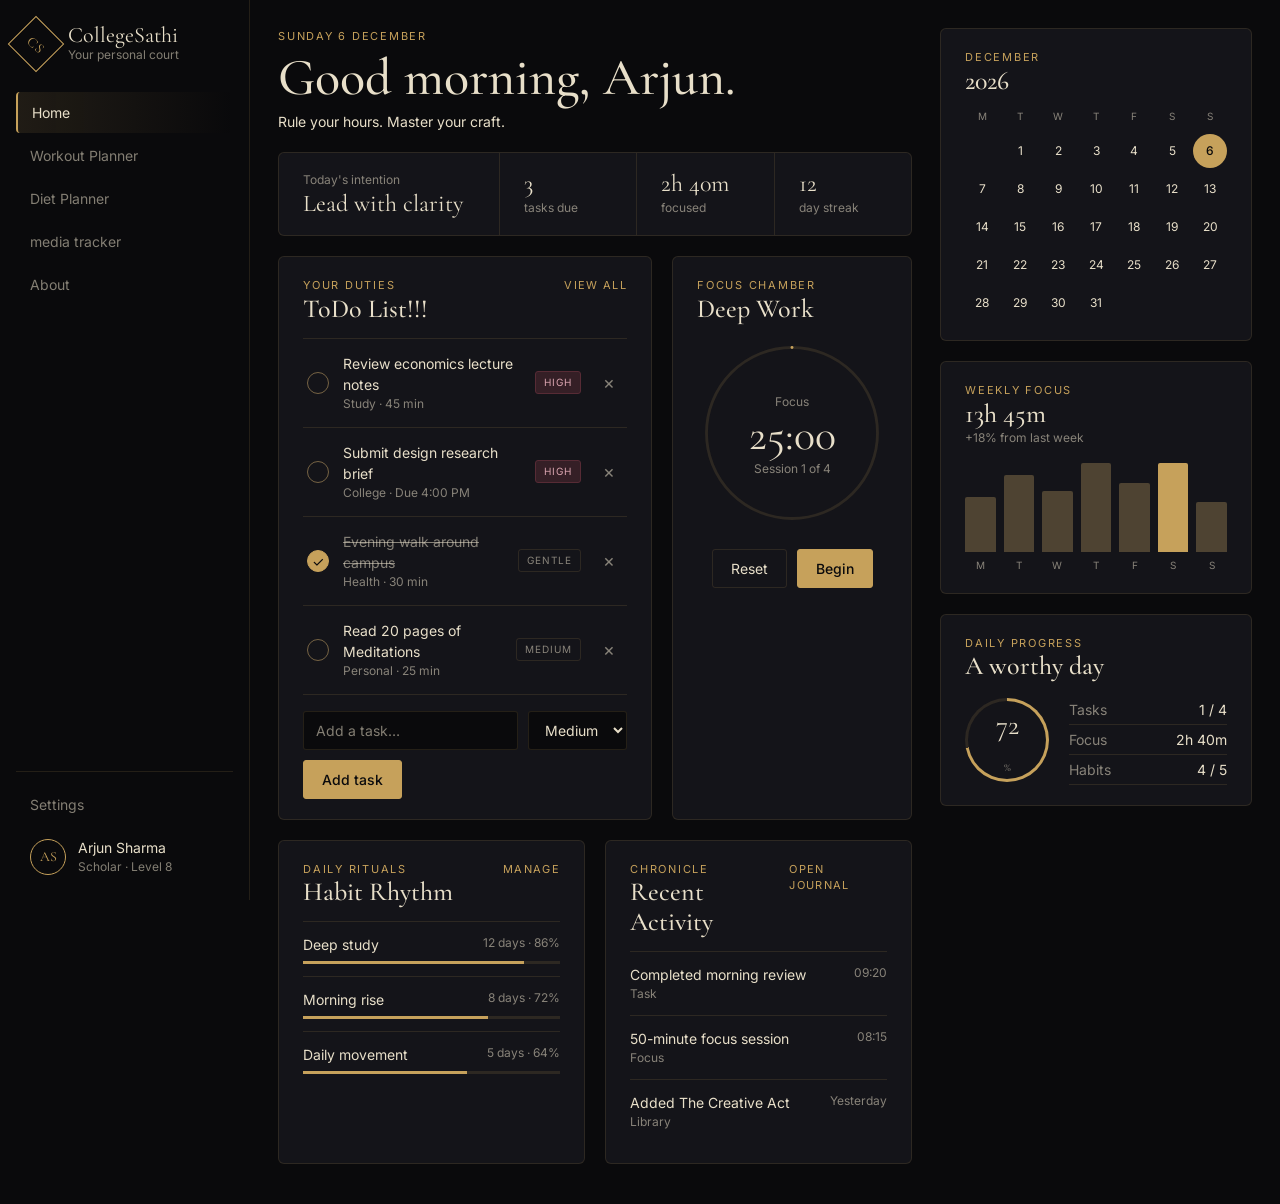
==== frontend/index.html @ 84c39a03 "Initial project structure and dashboard" ====
<!DOCTYPE html>
<html lang="en">
<head>
  <meta charset="UTF-8">
  <meta name="viewport" content="width=device-width, initial-scale=1">
  <title>CollegeSathi</title>
  <link rel="preconnect" href="https://fonts.googleapis.com">
  <link rel="preconnect" href="https://fonts.gstatic.com" crossorigin>
  <link href="https://fonts.googleapis.com/css2?family=Cormorant+Garamond:wght@500;600&family=Inter:wght@400;500&display=swap" rel="stylesheet">
  <link rel="stylesheet" href="css/style.css">
  <script src="js/app.js" defer></script>
</head>
<body>
  <div class="app">

    <aside class="sidebar">
      <div class="brand">
        <div class="crest">CS</div>
        <div><div class="brand-name">CollegeSathi</div><div class="muted small">Your personal court</div></div>
      </div>
      <nav class="nav">
        <a class="active" href="#">Home</a>
        <a href="#">Workout Planner</a>
        <a href="#">Diet Planner</a>
        <a href="#">media tracker</a>
        <a href="#">About</a>
      </nav>
      <div class="sidebar-foot">
        <a href="#" class="nav-settings">Settings</a>
        <div class="profile">
          <div class="avatar">AS</div>
          <div><div>Arjun Sharma</div><div class="muted small">Scholar · Level 8</div></div>
        </div>
      </div>
    </aside>

    <main class="main">
      <header class="hero">
        <div class="eyebrow" id="today-label"></div>
        <h1 id="greeting"></h1>
        <p class="subtitle">Rule your hours. Master your craft.</p>
      </header>

      <section class="stats card">
        <div class="stat intention"><span class="muted small">Today's intention</span><span class="serif big">Lead with clarity</span></div>
        <div class="stat"><span class="serif big" id="stat-tasks">0</span><span class="muted small">tasks due</span></div>
        <div class="stat"><span class="serif big">2h 40m</span><span class="muted small">focused</span></div>
        <div class="stat"><span class="serif big">12</span><span class="muted small">day streak</span></div>
      </section>

      <div class="row two-one">
        <section class="card">
          <div class="card-head"><div><div class="eyebrow">Your duties</div><h2>ToDo List!!!</h2></div><a href="#" class="link">View all</a></div>
          <ul class="tasks" id="task-list"></ul>
          <form class="task-form" id="task-form">
            <input id="new-task-input" type="text" placeholder="Add a task…" maxlength="120" autocomplete="off" aria-label="New task title" required>
            <select id="new-task-priority" aria-label="Priority">
              <option value="medium">Medium</option>
              <option value="high">High</option>
              <option value="gentle">Gentle</option>
            </select>
            <button class="btn gold" type="submit">Add task</button>
          </form>
        </section>

        <section class="card">
          <div class="card-head"><div><div class="eyebrow">Focus Chamber</div><h2>Deep Work</h2></div></div>
          <div class="timer">
            <svg viewBox="0 0 200 200" class="ring" aria-hidden="true">
              <circle cx="100" cy="100" r="90" class="ring-bg"/>
              <circle cx="100" cy="100" r="90" class="ring-fg" id="ring"/>
            </svg>
            <div class="timer-text"><span class="muted small">Focus</span><span class="serif time" id="time">25:00</span><span class="muted small">Session 1 of 4</span></div>
          </div>
          <div class="btns"><button class="btn" id="reset">Reset</button><button class="btn gold" id="toggle">Begin</button></div>
        </section>
      </div>

      <div class="row two-two">
        <section class="card">
          <div class="card-head"><div><div class="eyebrow">Daily rituals</div><h2>Habit Rhythm</h2></div><a href="#" class="link">Manage</a></div>
          <ul class="habits" id="habit-list"></ul>
        </section>

        <section class="card">
          <div class="card-head"><div><div class="eyebrow">Chronicle</div><h2>Recent Activity</h2></div><a href="#" class="link">Open journal</a></div>
          <ul class="activity">
            <li><div><div>Completed morning review</div><div class="muted small">Task</div></div><span class="muted small">09:20</span></li>
            <li><div><div>50-minute focus session</div><div class="muted small">Focus</div></div><span class="muted small">08:15</span></li>
            <li><div><div>Added The Creative Act</div><div class="muted small">Library</div></div><span class="muted small">Yesterday</span></li>
          </ul>
        </section>
      </div>
    </main>

    <aside class="rail">
      <section class="card">
        <div class="card-head"><div><div class="eyebrow" id="cal-month"></div><h2 id="cal-year"></h2></div></div>
        <div class="cal" id="calendar"></div>
      </section>

      <section class="card">
        <div class="eyebrow">Weekly focus</div>
        <h2>13h 45m</h2>
        <div class="muted small">+18% from last week</div>
        <div class="bars" id="bars"></div>
      </section>

      <section class="card">
        <div class="eyebrow">Daily progress</div>
        <h2>A worthy day</h2>
        <div class="progress-row">
          <div class="pct serif"><span>72</span><small>%</small></div>
          <dl><div><dt>Tasks</dt><dd id="p-tasks">3 / 5</dd></div><div><dt>Focus</dt><dd>2h 40m</dd></div><div><dt>Habits</dt><dd>4 / 5</dd></div></dl>
        </div>
      </section>
    </aside>

  </div>
  <script src="js/app.js"></script>
</body>
</html>
---- frontend/css/style.css ----
/* ---------- Royal Obsidian tokens: change colours here only ---------- */
:root {
  --obsidian: #0A0A0C;
  --charcoal: #141419;
  --gold: #C6A15B;
  --ivory: #E8DFC9;
  --bronze: #766344;
  --burgundy: #572B35;
  --line: rgba(198, 161, 91, 0.14);
  --muted: rgba(232, 223, 201, 0.55);
  --serif: "Cormorant Garamond", Georgia, serif;
  --sans: "Inter", system-ui, sans-serif;
}

* { box-sizing: border-box; margin: 0; padding: 0; }
body { background: var(--obsidian); color: var(--ivory); font: 14px/1.5 var(--sans); }
ul { list-style: none; }
a { color: inherit; text-decoration: none; }
button { font: inherit; cursor: pointer; }
:focus-visible { outline: 2px solid var(--gold); outline-offset: 2px; }

.serif { font-family: var(--serif); }
.muted { color: var(--muted); }
.small { font-size: 12px; }
.big { font-size: 24px; line-height: 1.1; }
.eyebrow { font-size: 11px; letter-spacing: .16em; text-transform: uppercase; color: var(--gold); }
h1, h2 { font-family: var(--serif); font-weight: 500; }
h1 { font-size: clamp(34px, 5vw, 52px); line-height: 1.05; margin: 6px 0; }
h2 { font-size: 26px; line-height: 1.15; }

/* ---------- Layout: sidebar | main | rail ---------- */
.app { display: grid; grid-template-columns: 250px minmax(0, 1fr) 340px; min-height: 100vh; }
.main { padding: 28px 28px 40px; display: flex; flex-direction: column; gap: 20px; min-width: 0; }
.rail { padding: 28px 28px 40px 0; display: flex; flex-direction: column; gap: 20px; }
.row { display: grid; gap: 20px; }
.two-one { grid-template-columns: 1.7fr 1fr; }
.two-two { grid-template-columns: 1fr 1fr; }

/* ---------- Card: the one reusable panel ---------- */
.card { background: var(--charcoal); border: 1px solid var(--line); border-radius: 6px; padding: 20px 24px; }
.card-head { display: flex; justify-content: space-between; align-items: flex-start; margin-bottom: 14px; }
.link { font-size: 11px; letter-spacing: .12em; text-transform: uppercase; color: var(--gold); }

/* ---------- Sidebar ---------- */
.sidebar { border-right: 1px solid var(--line); padding: 24px 16px; display: flex; flex-direction: column; gap: 28px; position: sticky; top: 0; height: 100vh; }
.brand { display: flex; gap: 12px; align-items: center; }
.crest { width: 40px; height: 40px; display: grid; place-items: center; border: 1px solid var(--gold); transform: rotate(45deg); }
.crest { font-family: var(--serif); color: var(--gold); }
.brand-name { font-family: var(--serif); font-size: 22px; line-height: 1; }
.nav { display: flex; flex-direction: column; gap: 2px; }
.nav a, .nav-settings { padding: 10px 14px; border-radius: 4px; color: var(--muted); display: block; }
.nav a:hover, .nav-settings:hover { color: var(--ivory); }
.nav a.active { color: var(--ivory); background: linear-gradient(90deg, rgba(198,161,91,.12), transparent); border-left: 2px solid var(--gold); }
.sidebar-foot { margin-top: auto; border-top: 1px solid var(--line); padding-top: 12px; }
.profile { display: flex; gap: 12px; align-items: center; padding: 12px 14px 0; }
.avatar { width: 36px; height: 36px; border: 1px solid var(--gold); border-radius: 50%; display: grid; place-items: center; font-family: var(--serif); color: var(--gold); }

/* ---------- Stats strip ---------- */
.stats { display: grid; grid-template-columns: 1.6fr 1fr 1fr 1fr; padding: 0; }
.stat { display: flex; flex-direction: column; justify-content: center; gap: 2px; padding: 18px 24px; border-left: 1px solid var(--line); }
.stat:first-child { border-left: 0; }

/* ---------- Tasks ---------- */
.tasks li { display: flex; align-items: center; gap: 14px; padding: 14px 4px; border-top: 1px solid var(--line); }
.check { width: 22px; height: 22px; flex: none; border-radius: 50%; border: 1px solid var(--bronze); background: none; color: var(--obsidian); }
.done .check { background: var(--gold); border-color: var(--gold); }
.done .t-title { text-decoration: line-through; color: var(--muted); }
.t-body { flex: 1; }
.tag { font-size: 10px; letter-spacing: .1em; text-transform: uppercase; padding: 3px 8px; border: 1px solid var(--line); border-radius: 3px; color: var(--muted); }
.tag.high { background: rgba(87, 43, 53, .5); border-color: var(--burgundy); color: #d9a3ae; }

.task-form { display: flex; gap: 10px; padding-top: 16px; border-top: 1px solid var(--line); flex-wrap: wrap; }
.task-form input, .task-form select { background: var(--obsidian); color: var(--ivory); border: 1px solid var(--line); border-radius: 3px; padding: 8px 12px; font: inherit; }
.task-form input { flex: 1; min-width: 160px; }
.task-form input::placeholder { color: var(--muted); }
.del { background: none; border: 0; color: var(--muted); font-size: 18px; line-height: 1; padding: 4px 8px; }
.del:hover { color: #d9a3ae; }
.empty { padding: 18px 4px; color: var(--muted); border-top: 1px solid var(--line); }

/* ---------- Focus timer ---------- */
.timer { position: relative; width: 190px; margin: 6px auto 16px; }
.ring { width: 100%; transform: rotate(-90deg); }
.ring circle { fill: none; stroke-width: 3; }
.ring-bg { stroke: var(--line); }
.ring-fg { stroke: var(--gold); stroke-linecap: round; stroke-dasharray: 565.5; stroke-dashoffset: 565.5; transition: stroke-dashoffset 1s linear; }
.timer-text { position: absolute; inset: 0; display: flex; flex-direction: column; align-items: center; justify-content: center; }
.time { font-size: 44px; line-height: 1.1; }
.btns { display: flex; gap: 10px; justify-content: center; }
.btn { padding: 8px 18px; background: none; color: var(--ivory); border: 1px solid var(--line); border-radius: 3px; }
.btn.gold { background: var(--gold); color: var(--obsidian); border-color: var(--gold); font-weight: 500; }

/* ---------- Habits & activity ---------- */
.habits li { padding: 12px 0; border-top: 1px solid var(--line); }
.h-top { display: flex; justify-content: space-between; margin-bottom: 6px; }
.track { height: 3px; background: var(--line); }
.track span { display: block; height: 100%; background: var(--gold); }
.activity li { display: flex; justify-content: space-between; padding: 12px 0; border-top: 1px solid var(--line); }

/* ---------- Rail ---------- */
.cal { display: grid; grid-template-columns: repeat(7, 1fr); gap: 4px; text-align: center; font-size: 12px; }
.cal .dow { color: var(--muted); font-size: 10px; padding-bottom: 6px; }
.cal .day { aspect-ratio: 1; display: grid; place-items: center; border-radius: 50%; color: var(--muted); }
.cal .day.in { color: var(--ivory); }
.cal .day.today { background: var(--gold); color: var(--obsidian); font-weight: 500; }
.bars { display: flex; gap: 8px; align-items: flex-end; height: 110px; margin-top: 16px; }
.bar { flex: 1; display: flex; flex-direction: column; align-items: center; justify-content: flex-end; height: 100%; gap: 6px; font-size: 10px; color: var(--muted); }
.bar span { width: 100%; background: var(--bronze); opacity: .6; border-radius: 2px 2px 0 0; }
.bar.peak span { background: var(--gold); opacity: 1; }
.progress-row { display: flex; gap: 20px; align-items: center; margin-top: 14px; }
.pct { width: 84px; height: 84px; flex: none; border-radius: 50%; display: grid; place-items: center; font-size: 28px; background: conic-gradient(var(--gold) 72%, var(--line) 0); position: relative; }
.pct::before { content: ""; position: absolute; inset: 3px; background: var(--charcoal); border-radius: 50%; }
.pct { isolation: isolate; } .pct > * { position: relative; }
.pct small { font-size: 12px; color: var(--muted); }
dl { flex: 1; }
dl div { display: flex; justify-content: space-between; padding: 4px 0; border-bottom: 1px solid var(--line); }
dt { color: var(--muted); }

/* ---------- Responsive ---------- */
@media (max-width: 1200px) {
  .app { grid-template-columns: 220px minmax(0, 1fr); }
  .rail { grid-column: 2; padding: 0 28px 40px; display: grid; grid-template-columns: repeat(auto-fit, minmax(260px, 1fr)); }
}
@media (max-width: 800px) {
  .app { grid-template-columns: 1fr; }
  .sidebar { position: static; height: auto; flex-direction: row; flex-wrap: wrap; align-items: center; padding: 14px 16px; border-right: 0; border-bottom: 1px solid var(--line); gap: 12px; }
  .nav { flex-direction: row; overflow-x: auto; width: 100%; order: 3; }
  .nav a { white-space: nowrap; }
  .sidebar-foot { display: none; }
  .main { padding: 20px 16px; }
  .rail { grid-column: 1; padding: 0 16px 32px; }
  .two-one, .two-two { grid-template-columns: 1fr; }
  .stats { grid-template-columns: 1fr 1fr; }
  .stat { border-top: 1px solid var(--line); }
  .stat.intention { grid-column: 1 / -1; border-top: 0; }
}
@media (prefers-reduced-motion: reduce) { .ring-fg { transition: none; } }
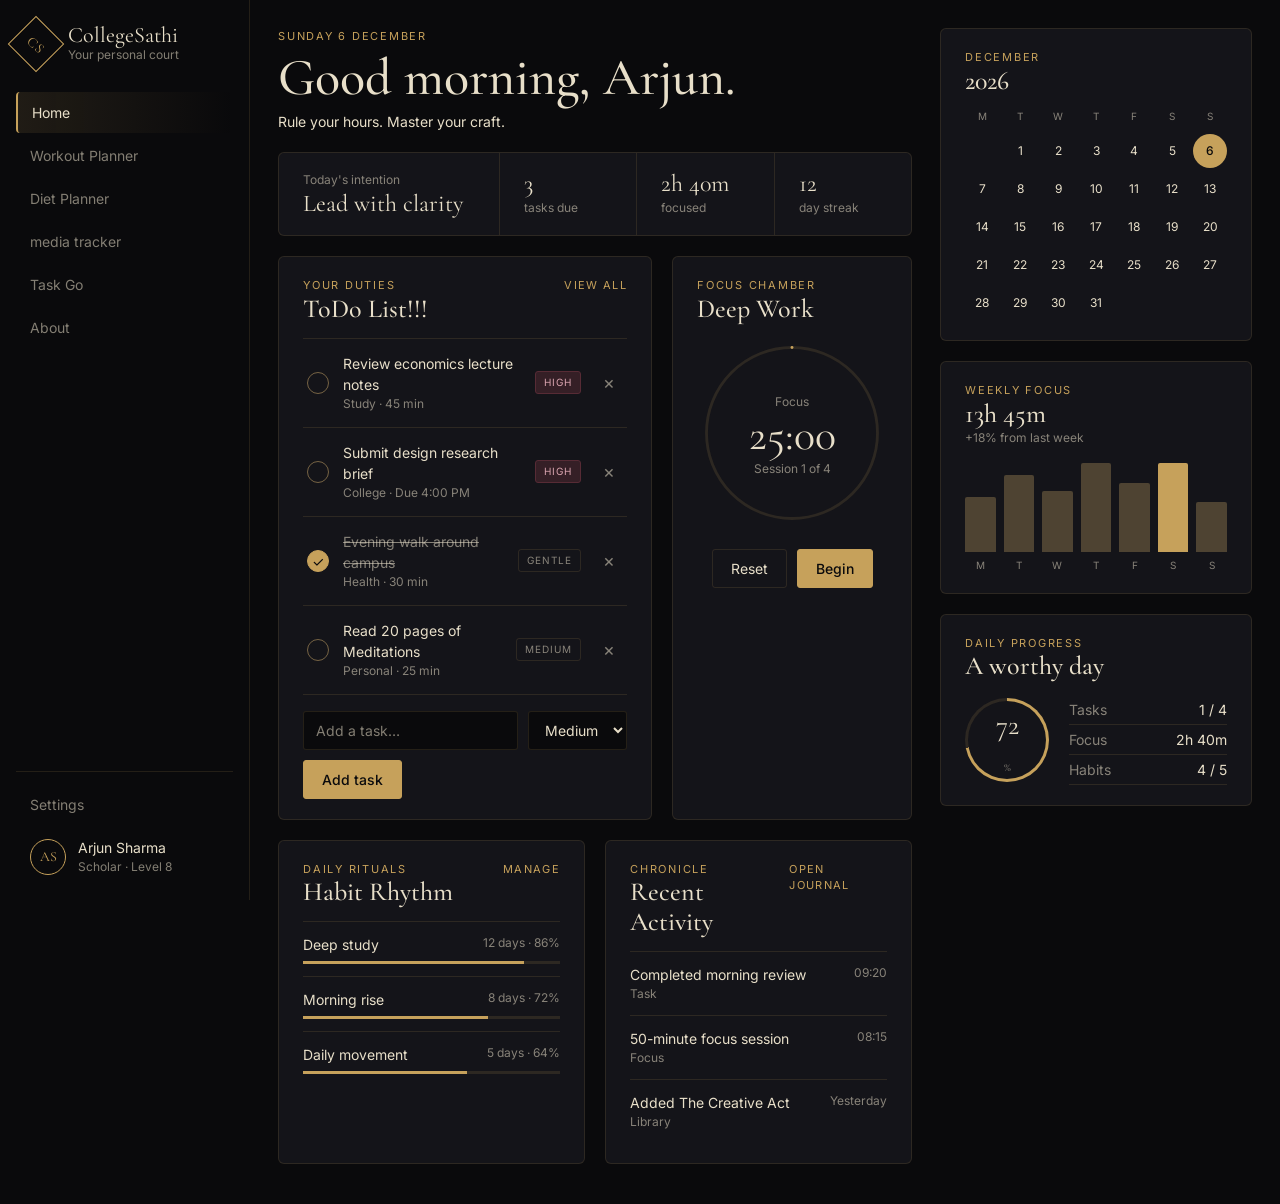
==== commit 068067d9: "Add tasks API and connect dashboard" ====
--- a/frontend/index.html
+++ b/frontend/index.html
@@ -23,6 +23,7 @@
         <a href="#">Workout Planner</a>
         <a href="#">Diet Planner</a>
         <a href="#">media tracker</a>
+         <a href="http://localhost:8080/api/tasks" rel="noopener noreferrer" target="_blank">Task Go</a>
         <a href="#">About</a>
       </nav>
       <div class="sidebar-foot">
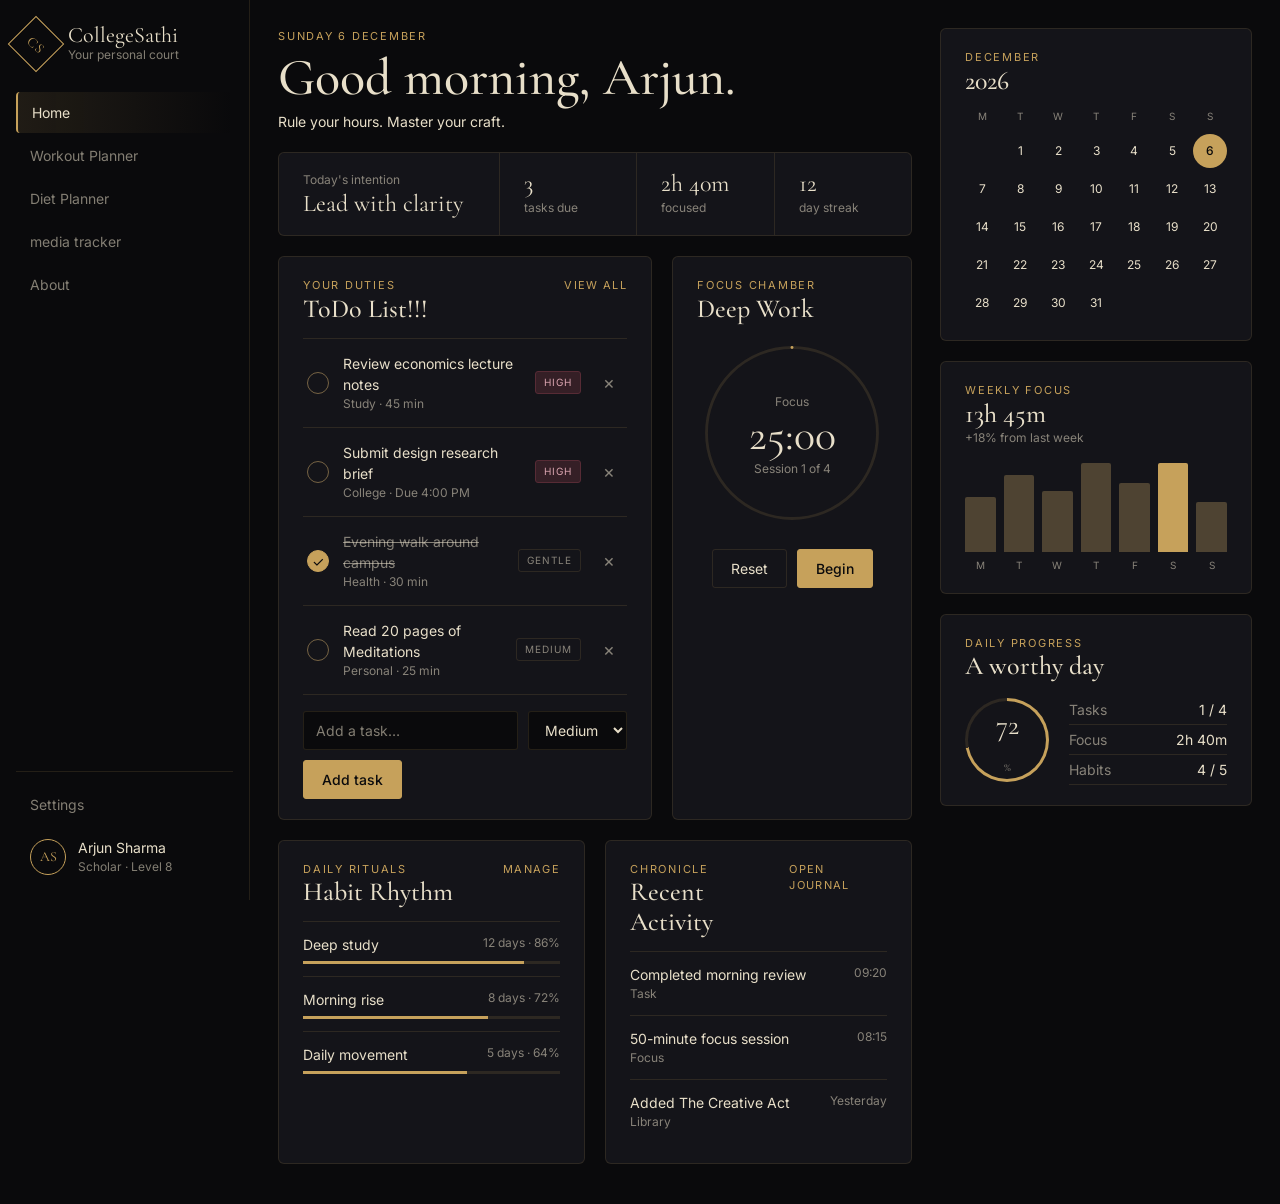
==== commit 13843d05: "Remove Task Go link from sidebar" ====
--- a/frontend/index.html
+++ b/frontend/index.html
@@ -23,7 +23,6 @@
         <a href="#">Workout Planner</a>
         <a href="#">Diet Planner</a>
         <a href="#">media tracker</a>
-         <a href="http://localhost:8080/api/tasks" rel="noopener noreferrer" target="_blank">Task Go</a>
         <a href="#">About</a>
       </nav>
       <div class="sidebar-foot">
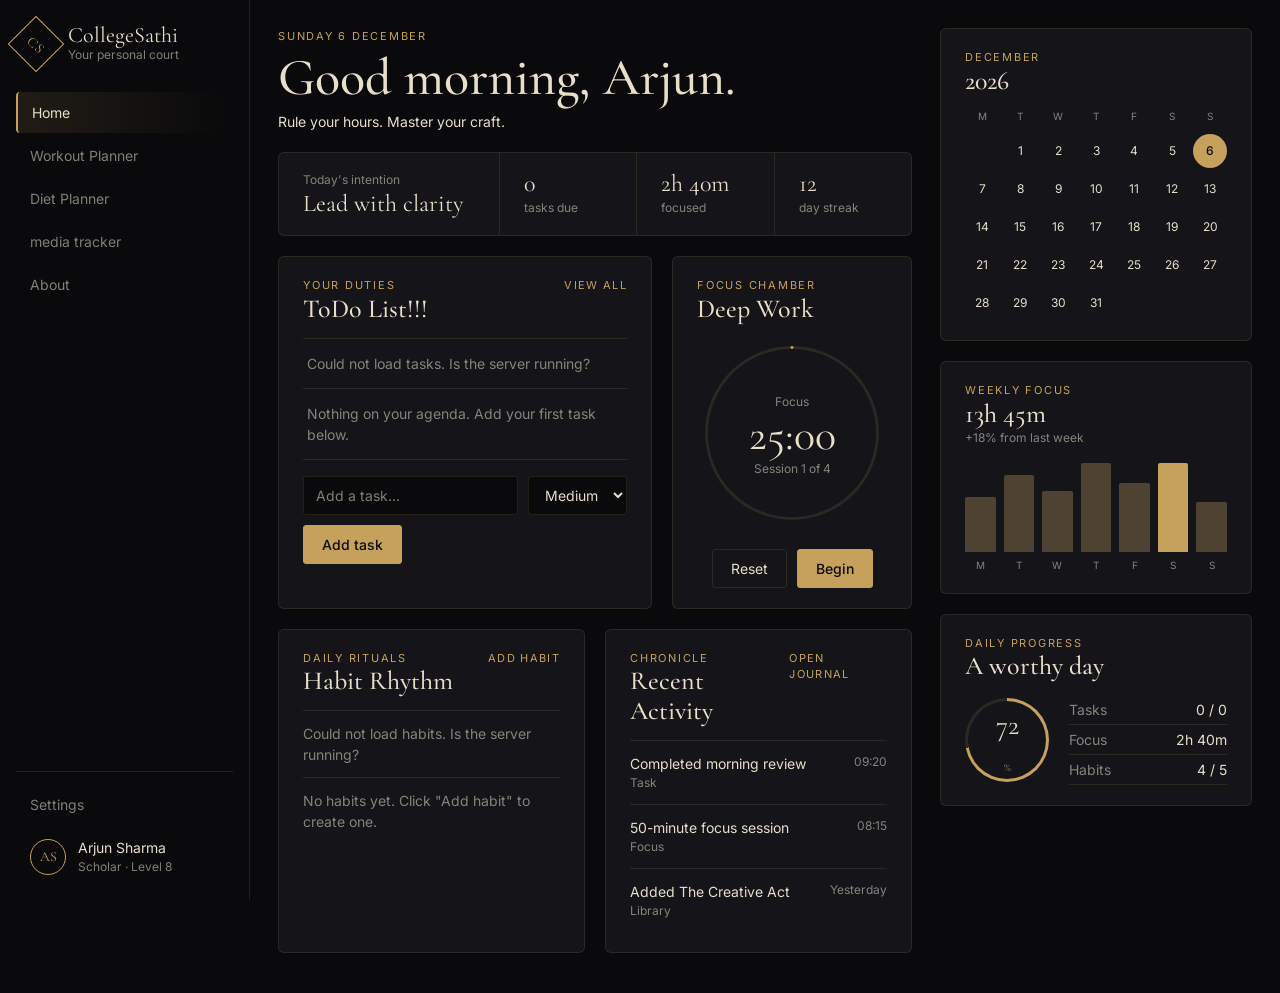
==== commit 4f78b5f8: "Connect habits card to the Go API" ====
--- a/frontend/index.html
+++ b/frontend/index.html
@@ -78,7 +78,7 @@
 
       <div class="row two-two">
         <section class="card">
-          <div class="card-head"><div><div class="eyebrow">Daily rituals</div><h2>Habit Rhythm</h2></div><a href="#" class="link">Manage</a></div>
+          <div class="card-head"><div><div class="eyebrow">Daily rituals</div><h2>Habit Rhythm</h2></div><a href="#" class="link" id="add-habit">Add habit</a></div>
           <ul class="habits" id="habit-list"></ul>
         </section>
 
